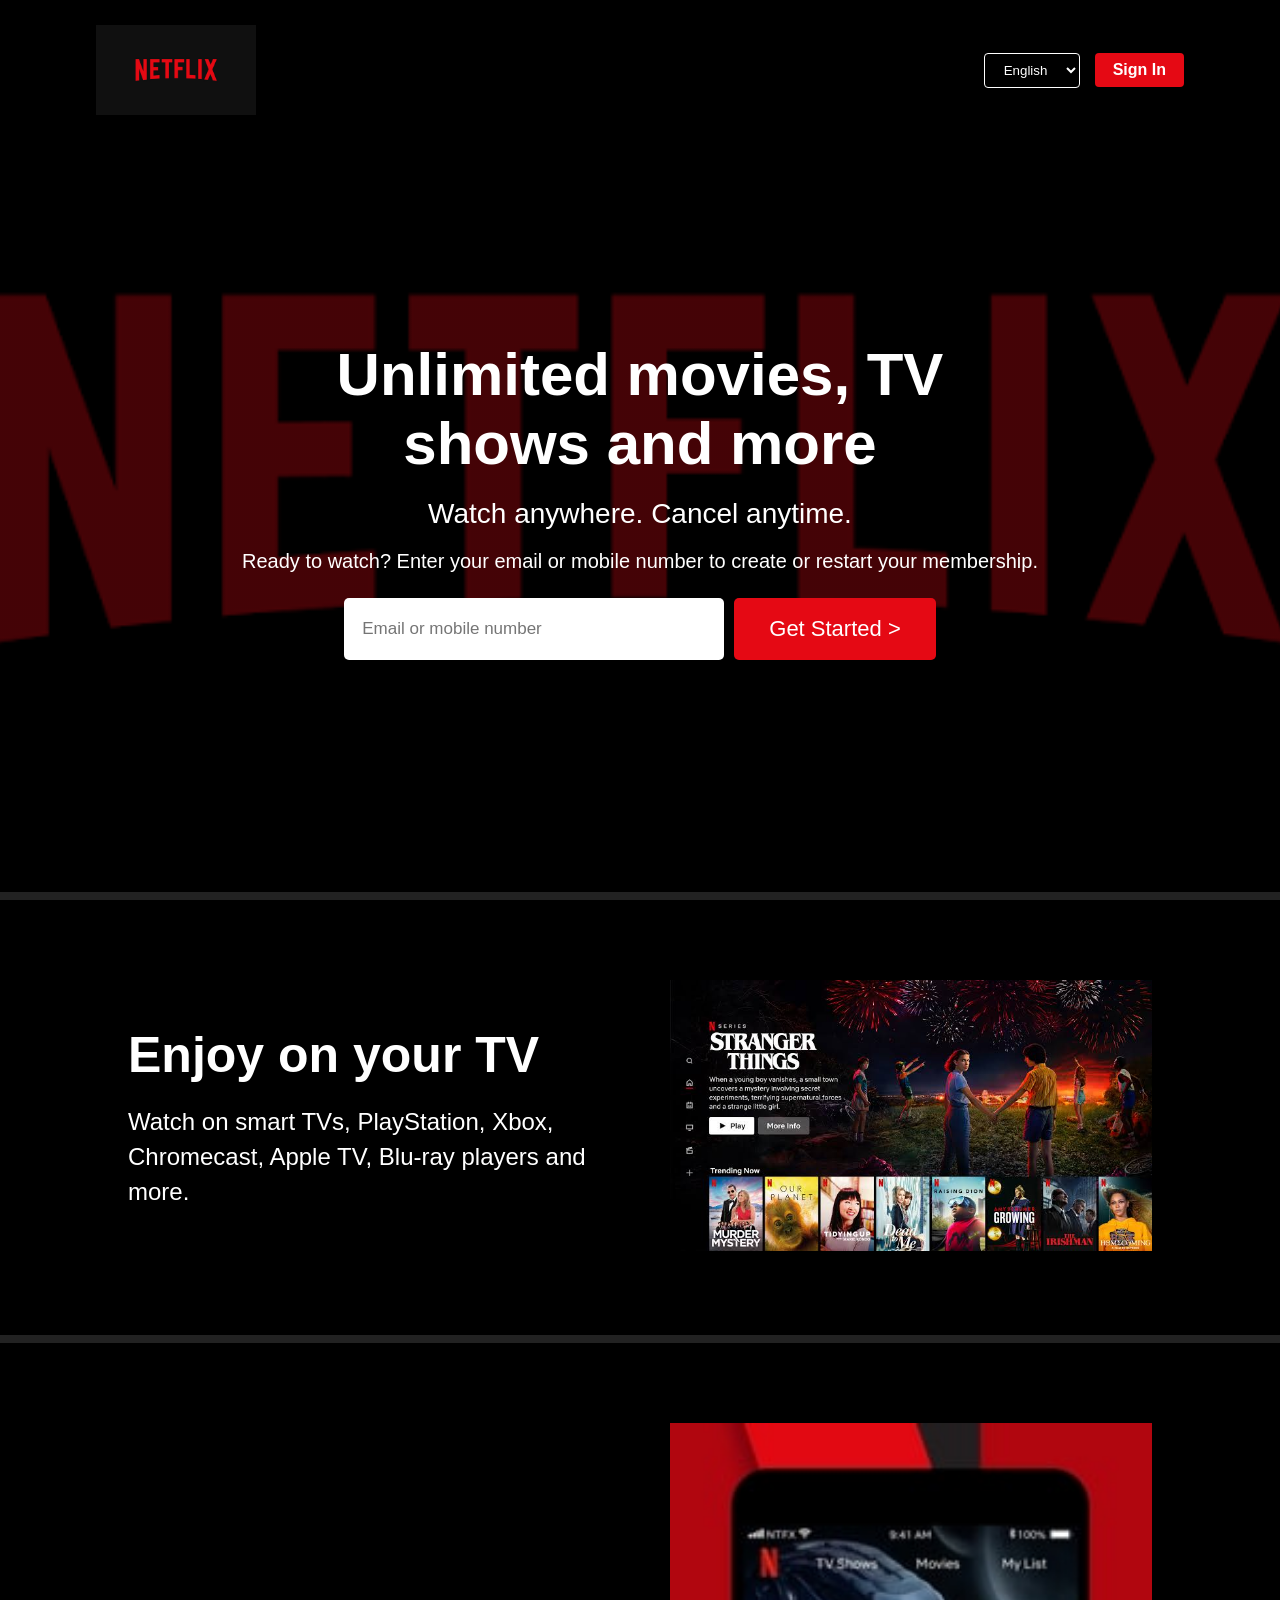
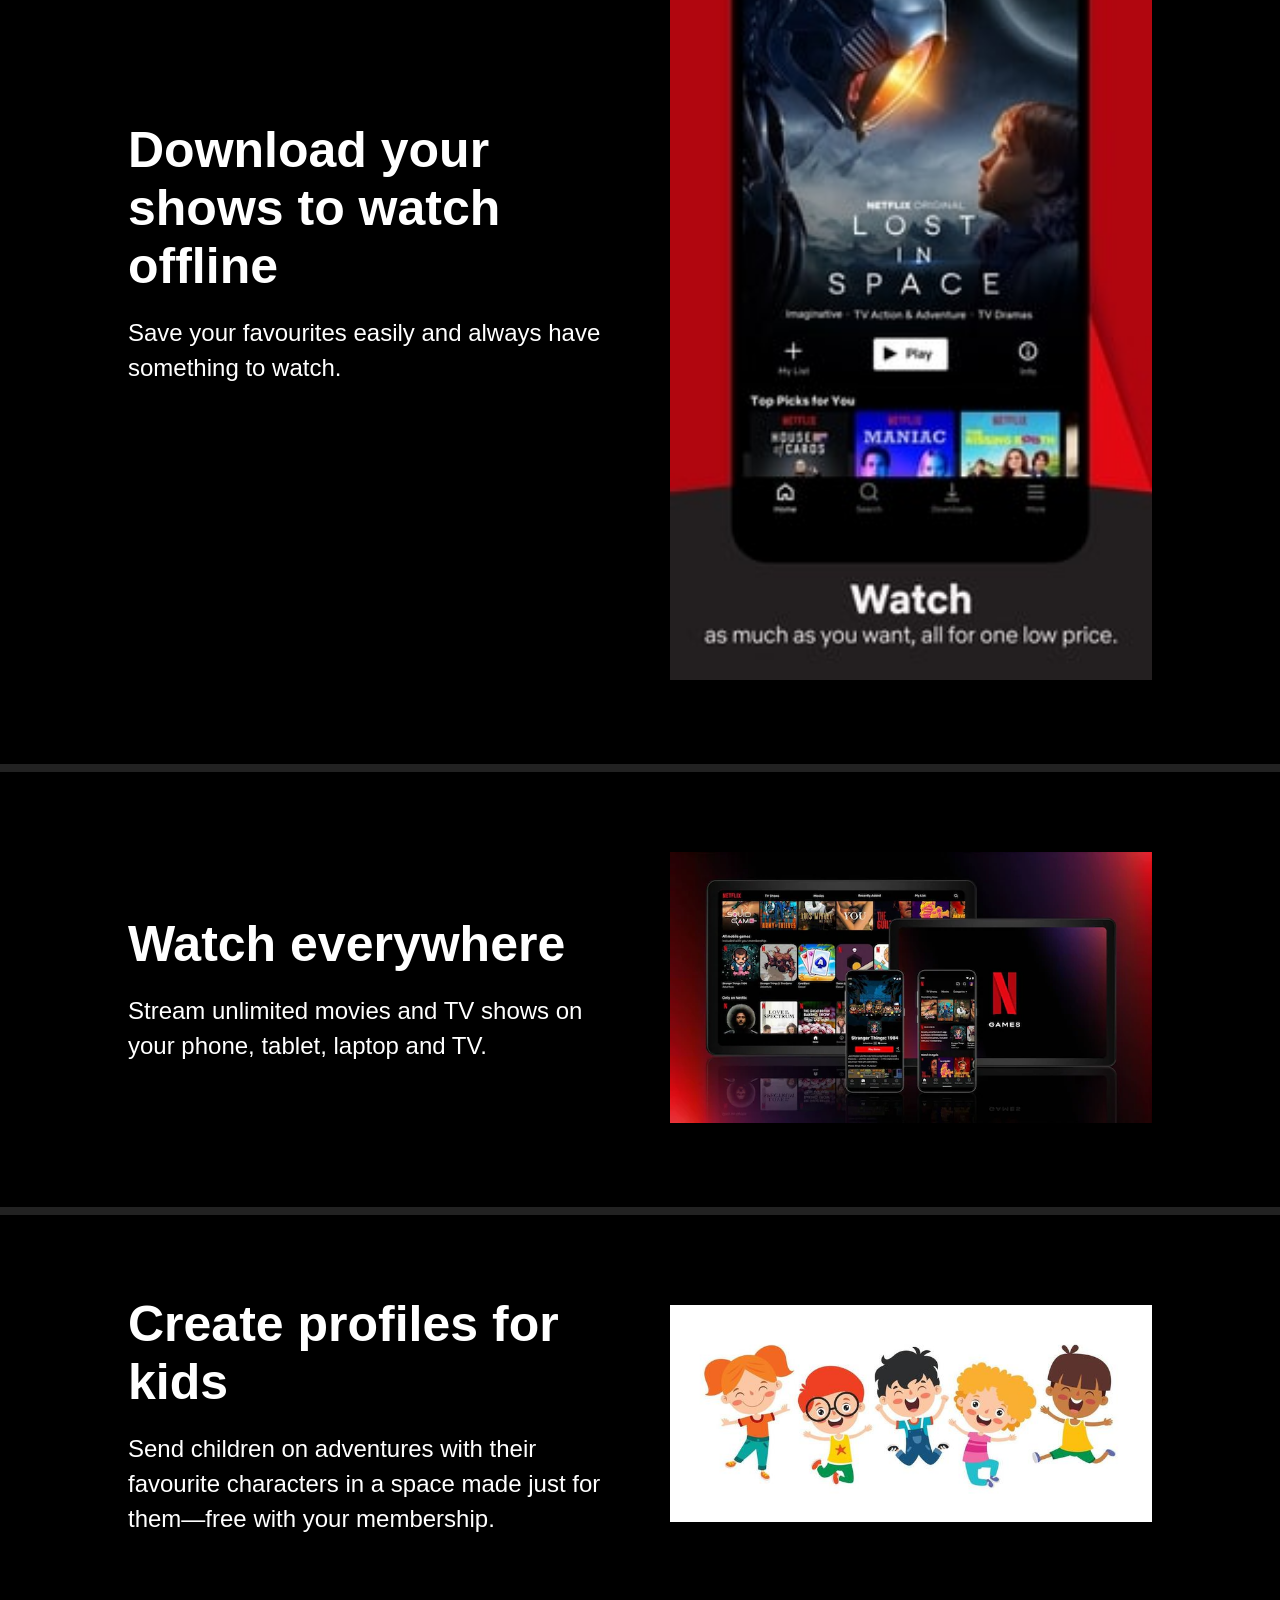
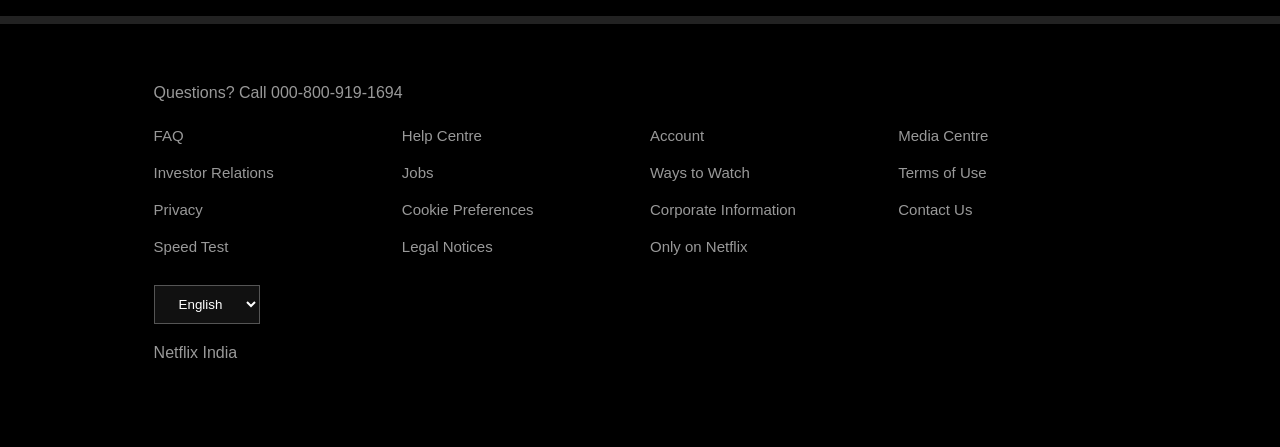
==== netflix.html @ c3e46ba9 "Added Netflix clone project" ====
<!DOCTYPE html>
<html lang="en">
<head>
    <meta charset="UTF-8">
    <meta name="viewport" content="width=device-width, initial-scale=1.0">
    <title>Netflix Clone</title>
    <link rel="stylesheet" href="netflix.css">
</head>

<body>

    <!-- Hero Section -->
    <section class="hero">

        <!-- Navbar -->
        <nav>
            <img src="images/logo.jpg" class="logo">

            <div class="nav-right">
                <select>
                    <option>English</option>
                    <option>Hindi</option>
                </select>

                <a href="login.html" class="signin">Sign In</a>
            </div>
        </nav>

        <!-- Hero Content -->
        <div class="hero-content">

            <h1>Unlimited movies, TV shows and more</h1>

            <h3>Watch anywhere. Cancel anytime.</h3>

            <p>
                Ready to watch? Enter your email or mobile number to
                create or restart your membership.
            </p>

            <form class="email-form">

                <input
                    type="email"
                    placeholder="Email or mobile number">

                <button>
                    Get Started >
                </button>

            </form>

        </div>

    </section>

    <!-- Feature 1 -->

    <section class="feature">

        <div class="text">

            <h2>Enjoy on your TV</h2>

            <p>
                Watch on smart TVs, PlayStation, Xbox,
                Chromecast, Apple TV, Blu-ray players
                and more.
            </p>

        </div>

        <div class="image">

            <img src="images/TV.jpeg">

        </div>

    </section>

    <!-- Feature 2 -->

    <section class="feature reverse">

        <div class="image">

            <img src="images/mobile.jpg">

        </div>

        <div class="text">

            <h2>Download your shows to watch offline</h2>

            <p>
                Save your favourites easily and always
                have something to watch.
            </p>

        </div>

    </section>

    <!-- Feature 3 -->

    <section class="feature">

        <div class="text">

            <h2>Watch everywhere</h2>

            <p>
                Stream unlimited movies and TV shows
                on your phone, tablet, laptop and TV.
            </p>

        </div>

        <div class="image">

            <img src="images/device-pile.webp">

        </div>

    </section>

    <!-- Feature 4 -->

    <section class="feature reverse">

        <div class="image">

            <img src="images/kids.jpg">

        </div>

        <div class="text">

            <h2>Create profiles for kids</h2>

            <p>
                Send children on adventures with their
                favourite characters in a space made
                just for them—free with your membership.
            </p>

        </div>

    </section>

    <!-- Footer -->

    <footer>

        <p>Questions? Call 000-800-919-1694</p>

        <div class="footer-links">

            <a href="#">FAQ</a>
            <a href="#">Help Centre</a>
            <a href="#">Account</a>
            <a href="#">Media Centre</a>

            <a href="#">Investor Relations</a>
            <a href="#">Jobs</a>
            <a href="#">Ways to Watch</a>
            <a href="#">Terms of Use</a>

            <a href="#">Privacy</a>
            <a href="#">Cookie Preferences</a>
            <a href="#">Corporate Information</a>
            <a href="#">Contact Us</a>

            <a href="#">Speed Test</a>
            <a href="#">Legal Notices</a>
            <a href="#">Only on Netflix</a>

        </div>

        <select class="language">

            <option>English</option>
            <option>Hindi</option>

        </select>

        <p class="country">Netflix India</p>

    </footer>

</body>
</html>
---- netflix.css ----
*{
    margin:0;
    padding:0;
    box-sizing:border-box;
    font-family:Arial, Helvetica, sans-serif;
}

body{
    background:#000;
    color:#fff;
}

/* HERO SECTION */

.hero{
    width:100%;
    min-height:100vh;
    background:
    linear-gradient(rgba(0,0,0,0.7),rgba(0,0,0,0.7)),
    url("images/Netflix\ background.png");
    background-size:cover;
    background-position:center;
    border-bottom:8px solid #222;
}

/* NAVBAR */

nav{
    width:85%;
    margin:auto;
    display:flex;
    justify-content:space-between;
    align-items:center;
    padding:25px 0;
}

.logo{
    width:160px;
}

.nav-right{
    display:flex;
    align-items:center;
    gap:15px;
}

.nav-right select{
    padding:8px 15px;
    background:transparent;
    color:white;
    border:1px solid white;
    border-radius:4px;
}

.signin{
    text-decoration:none;
    background:#e50914;
    color:white;
    padding:8px 18px;
    border-radius:4px;
    font-weight:bold;
}

/* HERO CONTENT */

.hero-content{
    height:80vh;
    display:flex;
    flex-direction:column;
    justify-content:center;
    align-items:center;
    text-align:center;
    padding:20px;
}

.hero-content h1{
    font-size:60px;
    max-width:700px;
    margin-bottom:20px;
}

.hero-content h3{
    font-size:28px;
    margin-bottom:20px;
    font-weight:400;
}

.hero-content p{
    font-size:20px;
    margin-bottom:25px;
}

.email-form{
    display:flex;
    gap:10px;
    flex-wrap:wrap;
    justify-content:center;
}

.email-form input{
    width:380px;
    padding:18px;
    border:none;
    border-radius:5px;
    font-size:17px;
}

.email-form button{
    padding:18px 35px;
    background:#e50914;
    color:white;
    border:none;
    border-radius:5px;
    font-size:22px;
    cursor:pointer;
}

.email-form button:hover{
    background:#c11119;
}

/* FEATURES */

.feature{
    display:flex;
    justify-content:space-between;
    align-items:center;
    padding:80px 10%;
    border-bottom:8px solid #222;
    gap:60px;
}

.reverse{
    flex-direction:row-reverse;
}

.text{
    flex:1;
}

.text h2{
    font-size:50px;
    margin-bottom:20px;
}

.text p{
    font-size:24px;
    line-height:35px;
}

.image{
    flex:1;
    text-align:center;
}

.image img{
    width:100%;
    max-width:500px;
}

/* FOOTER */

footer{
    padding:60px 12%;
    color:#999;
}

footer p{
    margin-bottom:25px;
}

.footer-links{
    display:grid;
    grid-template-columns:repeat(4,1fr);
    gap:20px;
    margin-bottom:30px;
}

.footer-links a{
    color:#999;
    text-decoration:none;
    font-size:15px;
}

.footer-links a:hover{
    text-decoration:underline;
}

.language{
    background:#111;
    color:white;
    border:1px solid #555;
    padding:10px 20px;
    margin-bottom:20px;
}

.country{
    color:#999;
}

/* RESPONSIVE */

@media(max-width:900px){

.hero-content h1{
    font-size:40px;
}

.hero-content h3{
    font-size:22px;
}

.feature{
    flex-direction:column;
    text-align:center;
}

.reverse{
    flex-direction:column;
}

.text h2{
    font-size:38px;
}

.text p{
    font-size:20px;
}

.footer-links{
    grid-template-columns:repeat(2,1fr);
}

.email-form input{
    width:100%;
}

.email-form button{
    width:100%;
}

}
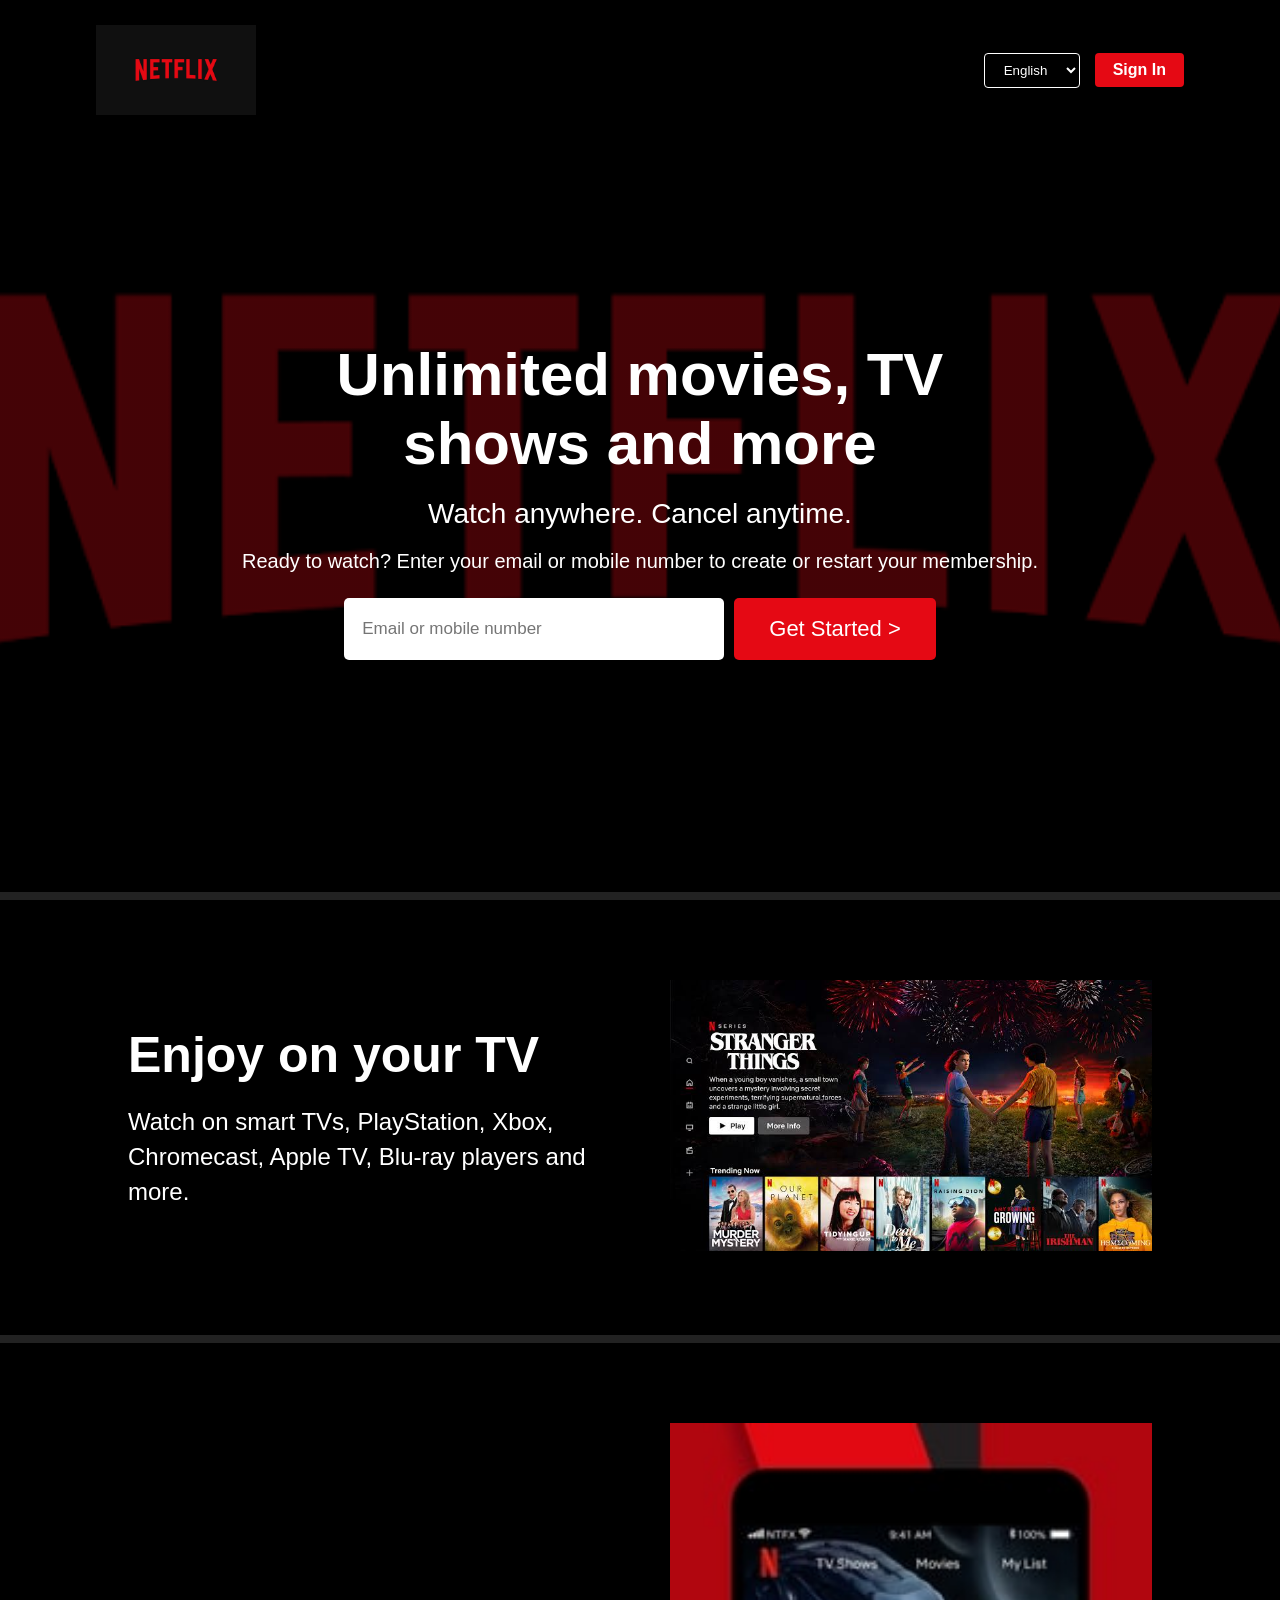
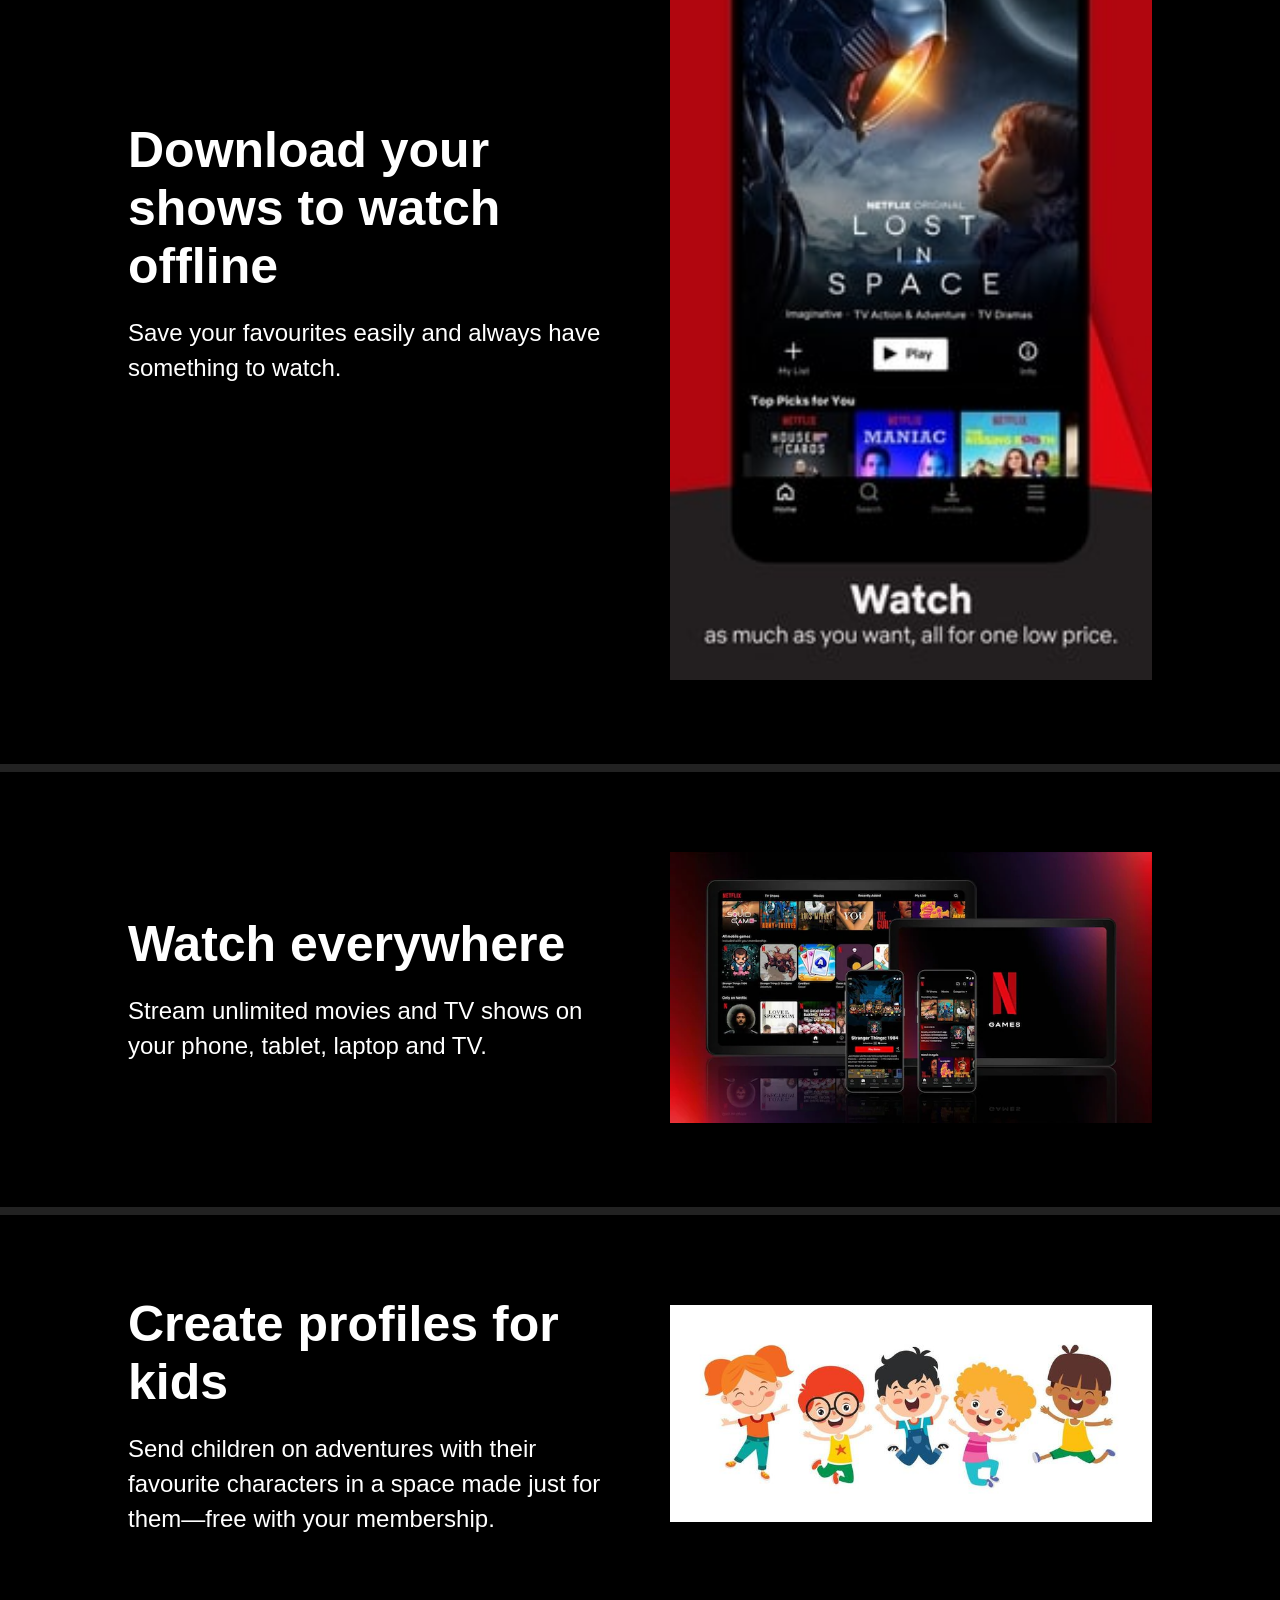
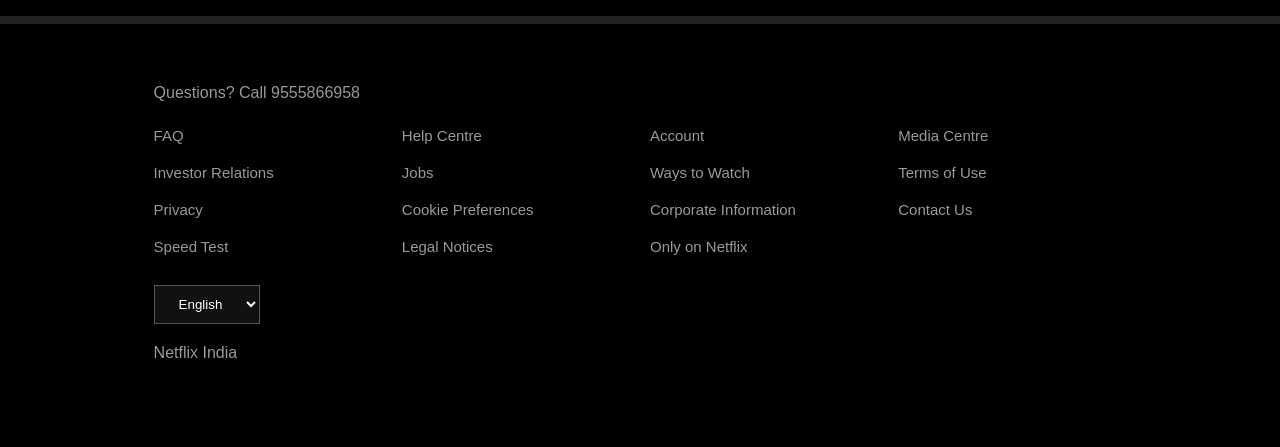
==== commit 4a52cc64: "Added Packers and Movers website" ====
--- a/netflix.html
+++ b/netflix.html
@@ -152,7 +152,7 @@
 
     <footer>
 
-        <p>Questions? Call 000-800-919-1694</p>
+        <p>Questions? Call 9555866958</p>
 
         <div class="footer-links">
 
